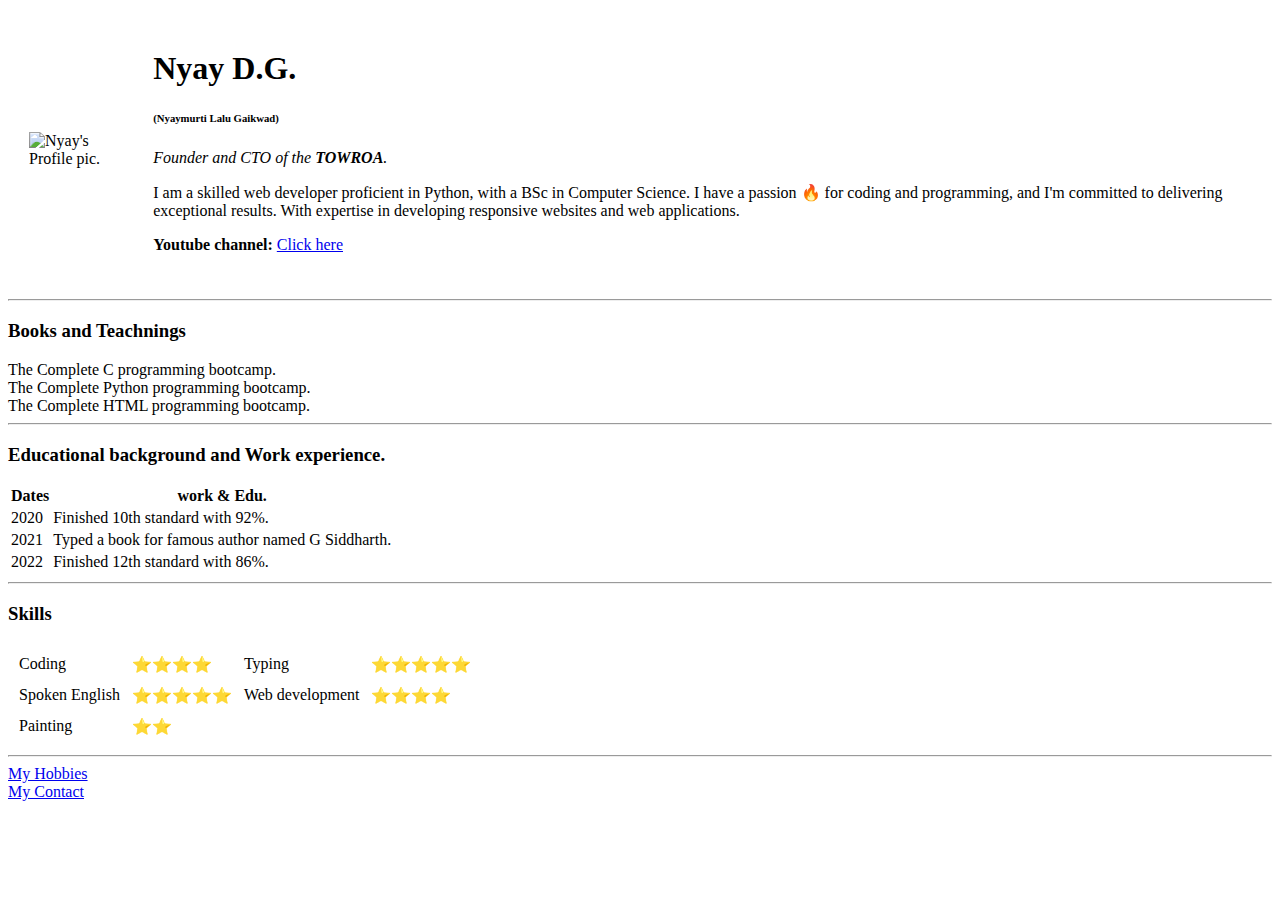
==== index.html @ fd7c6b72 "Added initial CV website files" ====
<!DOCTYPE html>
<html lang="en">
<head>
    <meta charset="UTF-8">
    <title>Nyay's Personal Site</title>
</head>
<body>
    <table cellspacing="20">
        <tr>
            <td>    <img src="https://scontent.fnag1-1.fna.fbcdn.net/v/t39.30808-6/335638669_3773849686274218_7419955263440444952_n.jpg?_nc_cat=108&ccb=1-7&_nc_sid=730e14&_nc_ohc=_BzF3bBYsbAAX_Kkgsl&_nc_ht=scontent.fnag1-1.fna&oh=00_AfCdX1QT6ocWhydsSMIjYE6ChRMfLrKPLv4eRhIFetdE5g&oe=64152682" alt="Nyay's Profile pic."></td>
            <td>
                <h1>Nyay D.G.</h1>
                <h6>(Nyaymurti Lalu Gaikwad)</h6>
                <p><em>Founder and CTO of the <strong>TOWROA</strong>.</em></p>
                <p>I am a skilled web developer proficient in Python, with a BSc in Computer Science.
                    I have a passion 🔥 for coding and programming, and I'm committed to delivering exceptional results.
                    With expertise in developing responsive websites and web applications.</p>
                <p><strong>Youtube channel:</strong>
                <a href="https://www.youtube.com/channel/UCUZCeyt2Tp2RTxKwu4fJcxw">Click here</a>
                </p>
            </td>
        </tr>
    </table>

    <hr>
    <h3>Books and Teachnings</h3>
    <ui>
        <li>The Complete C programming bootcamp.</li>
        <li>The Complete Python programming bootcamp.</li>
        <li>The Complete HTML programming bootcamp.</li>
    </ui>
    <hr>
    <h3>Educational background and Work experience.</h3>
    <table>
        <thead>
        <tr>
            <th>Dates</th>
            <th>work & Edu.</th>
        </tr>
        </thead>


        <tr>
            <td>2020</td>
            <td>Finished 10th standard with 92%.</td>
        </tr>
        <tr>
            <td>2021</td>
            <td>Typed a book for famous author named G Siddharth.</td>
        </tr>
        <tr>
            <td>2022</td>
            <td>Finished 12th standard with 86%.</td>
        </tr>
    </table>
    <hr>
    <h3>Skills</h3>
    <table cellspacing="10">
        <tr>
            <td>Coding</td>
            <td>⭐⭐⭐⭐</td>
            <td>Typing</td>
            <td>⭐⭐⭐⭐⭐</td>
        </tr>
        <tr>
            <td>Spoken English</td>
            <td>⭐⭐⭐⭐⭐</td>
            <td>Web development</td>
            <td>⭐⭐⭐⭐</td>
        </tr>
        <tr>
            <td>Painting</td>
            <td>⭐⭐</td>
        </tr>
    </table>
    <hr>
    <a href="hobbies.html">My Hobbies</a>
    <br>
    <a href="contact.html">My Contact</a>
</body>
</html>
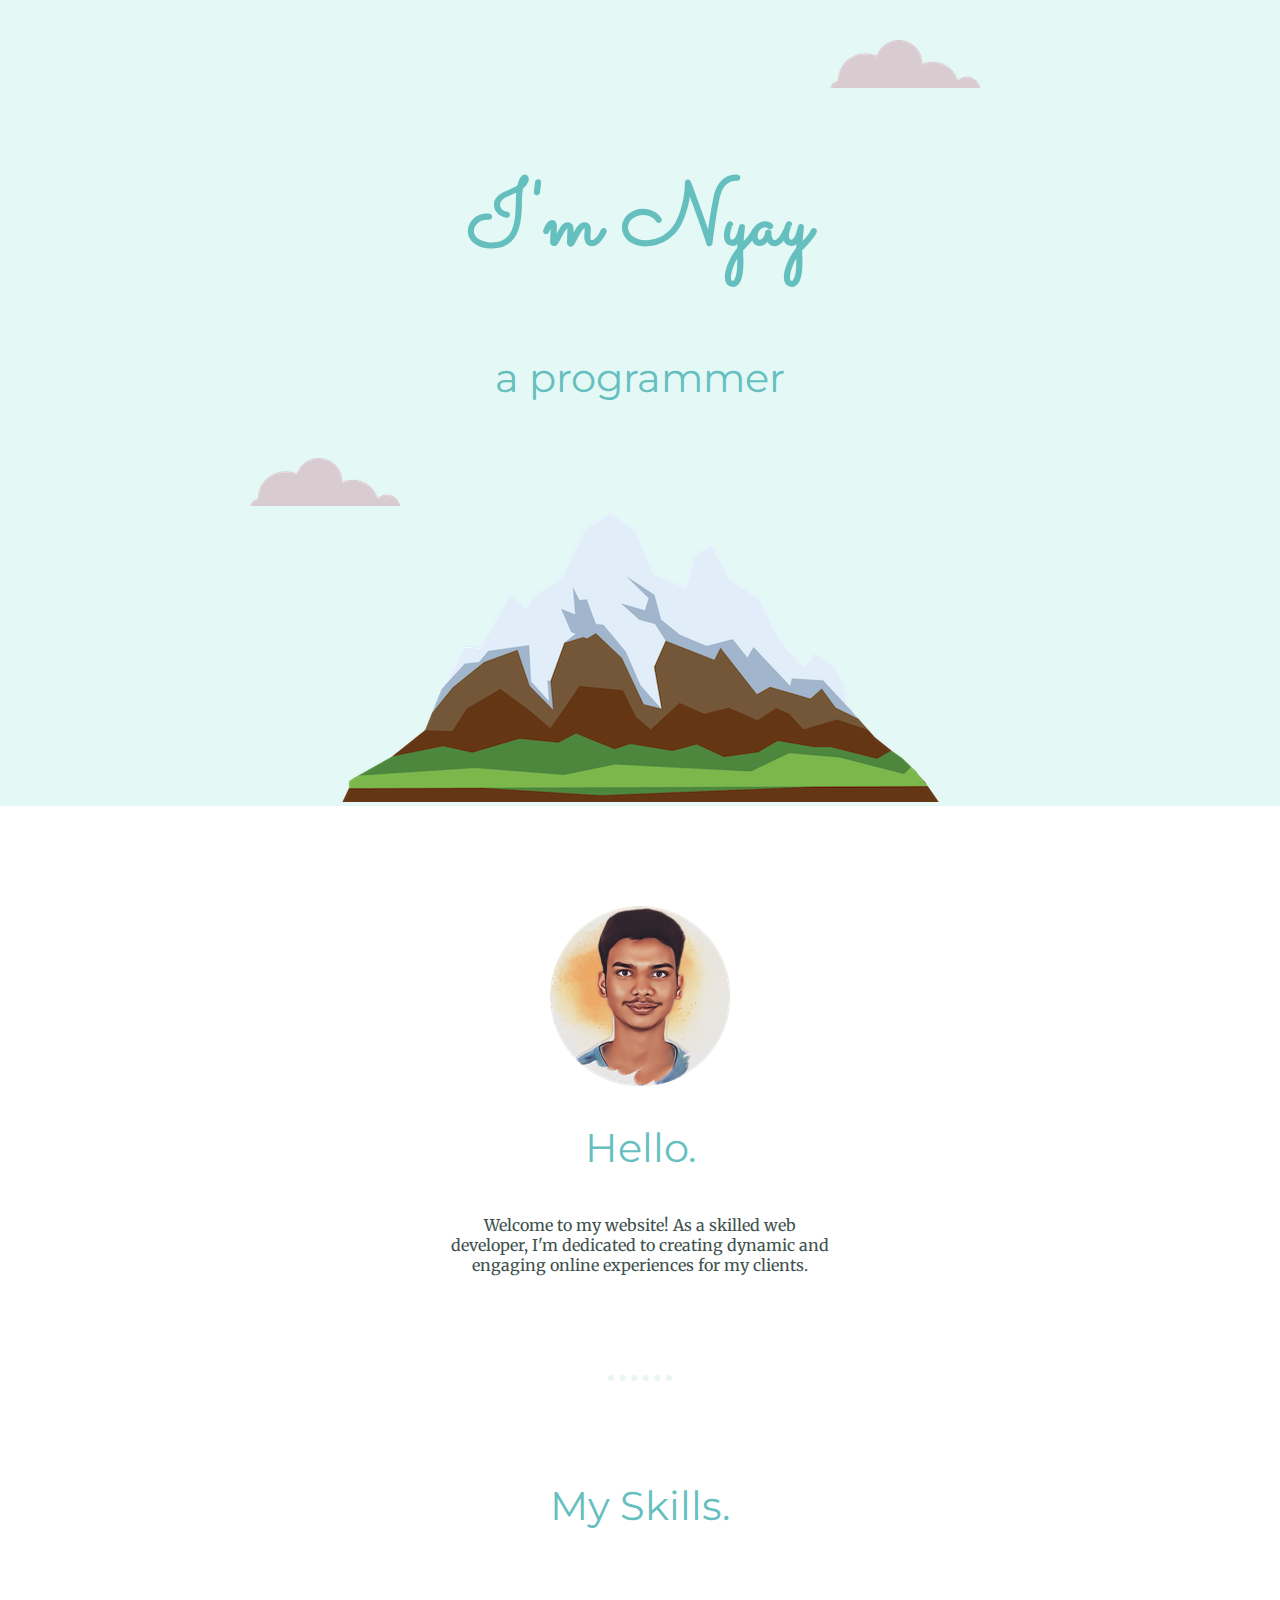
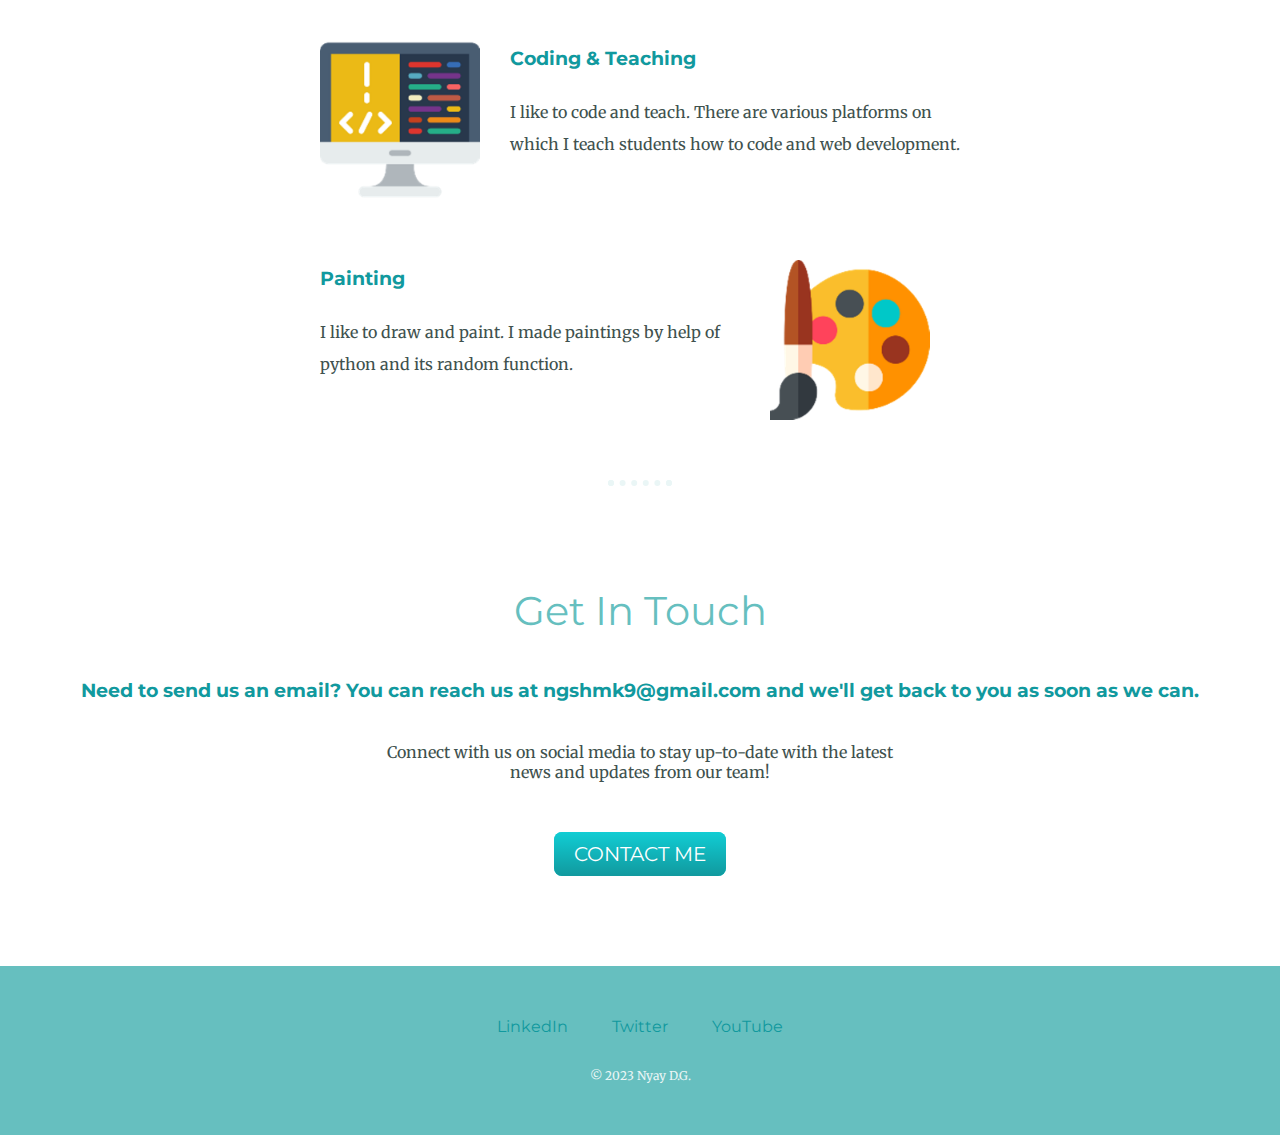
==== commit c390231d: "Add files via upload" ====
--- a/index.html
+++ b/index.html
@@ -2,80 +2,57 @@
 <html lang="en">
 <head>
     <meta charset="UTF-8">
-    <title>Nyay's Personal Site</title>
+    <title>Nyay D.G.</title>
+    <link rel="stylesheet" href="css/styles.css">
+    <link rel="icon" href="favicon.ico">
+    <link rel="preconnect" href="https://fonts.googleapis.com">
+    <link rel="preconnect" href="https://fonts.gstatic.com" crossorigin>
+    <link rel="stylesheet" href="https://fonts.googleapis.com/css2?family=Merriweather&family=Montserrat&family=Sacramento&display=swap">
 </head>
 <body>
-    <table cellspacing="20">
-        <tr>
-            <td>    <img src="https://scontent.fnag1-1.fna.fbcdn.net/v/t39.30808-6/335638669_3773849686274218_7419955263440444952_n.jpg?_nc_cat=108&ccb=1-7&_nc_sid=730e14&_nc_ohc=_BzF3bBYsbAAX_Kkgsl&_nc_ht=scontent.fnag1-1.fna&oh=00_AfCdX1QT6ocWhydsSMIjYE6ChRMfLrKPLv4eRhIFetdE5g&oe=64152682" alt="Nyay's Profile pic."></td>
-            <td>
-                <h1>Nyay D.G.</h1>
-                <h6>(Nyaymurti Lalu Gaikwad)</h6>
-                <p><em>Founder and CTO of the <strong>TOWROA</strong>.</em></p>
-                <p>I am a skilled web developer proficient in Python, with a BSc in Computer Science.
-                    I have a passion 🔥 for coding and programming, and I'm committed to delivering exceptional results.
-                    With expertise in developing responsive websites and web applications.</p>
-                <p><strong>Youtube channel:</strong>
-                <a href="https://www.youtube.com/channel/UCUZCeyt2Tp2RTxKwu4fJcxw">Click here</a>
-                </p>
-            </td>
-        </tr>
-    </table>
-
-    <hr>
-    <h3>Books and Teachnings</h3>
-    <ui>
-        <li>The Complete C programming bootcamp.</li>
-        <li>The Complete Python programming bootcamp.</li>
-        <li>The Complete HTML programming bootcamp.</li>
-    </ui>
-    <hr>
-    <h3>Educational background and Work experience.</h3>
-    <table>
-        <thead>
-        <tr>
-            <th>Dates</th>
-            <th>work & Edu.</th>
-        </tr>
-        </thead>
+    <div class="top-container">
+        <img class="top-cloud" src="images/cloud.png" alt="cloud-img">
+        <h1>I'm Nyay</h1>
+        <h2>a programmer</h2>
+        <img class="bottom-cloud" src="images/cloud.png" alt="cloud-img">
+        <img src="images/mountain.png" alt="mountain-img">
+    </div>
+<div class="middle-container">
+  <div class="profile">
+    <img src="/images/Nyay.png" alt="Nyay's profile pic">
+    <h2>Hello.</h2>
+    <p class="intro">Welcome to my website! As a skilled web developer, I'm dedicated to creating dynamic and engaging online experiences for my clients.</p>
+  </div>
+  <hr>
+  <div class="skills">
+    <h2>My Skills.</h2>
+    <div class="skill-row">
+      <img class="code_img" src="images/coding.png" alt="Coding img">
+      <h3>Coding & Teaching</h3>
+      <p>I like to code and teach. There are various platforms on which I teach students how to code and web development.</p>
+    </div>
+    <div class="skill-row">
+      <img class="paint_img" src="images/paint.png" alt="">
+      <h3>Painting</h3>
+      <p>I like to draw and paint. I made paintings by help of python and its random function.</p>
+    </div>
+  </div>
+  <hr>
+  <div class="contact-me">
+    <h2>Get In Touch</h2>
+    <h3>Need to send us an email? You can reach us at ngshmk9@gmail.com and we'll get back to you as soon as we can.</h3>
+    <p class="contact-message">Connect with us on social media to stay up-to-date with the latest news and updates from our team!</p>
+    <a class="btn" href="mailto:ngshmk9@gmail.com">CONTACT ME</a>
+  </div>
+</div>
 
 
-        <tr>
-            <td>2020</td>
-            <td>Finished 10th standard with 92%.</td>
-        </tr>
-        <tr>
-            <td>2021</td>
-            <td>Typed a book for famous author named G Siddharth.</td>
-        </tr>
-        <tr>
-            <td>2022</td>
-            <td>Finished 12th standard with 86%.</td>
-        </tr>
-    </table>
-    <hr>
-    <h3>Skills</h3>
-    <table cellspacing="10">
-        <tr>
-            <td>Coding</td>
-            <td>⭐⭐⭐⭐</td>
-            <td>Typing</td>
-            <td>⭐⭐⭐⭐⭐</td>
-        </tr>
-        <tr>
-            <td>Spoken English</td>
-            <td>⭐⭐⭐⭐⭐</td>
-            <td>Web development</td>
-            <td>⭐⭐⭐⭐</td>
-        </tr>
-        <tr>
-            <td>Painting</td>
-            <td>⭐⭐</td>
-        </tr>
-    </table>
-    <hr>
-    <a href="hobbies.html">My Hobbies</a>
-    <br>
-    <a href="contact.html">My Contact</a>
+<div class="bottom-container">
+  <a class="footer-link" href="https://www.linkedin.com/in/nyay-d-g">LinkedIn</a>
+  <a class="footer-link" href="https://twitter.com/@nyay_ngshmk9">Twitter</a>
+  <a class="footer-link" href="https://www.youtube.com/channel/UCUZCeyt2Tp2RTxKwu4fJcxw">YouTube</a>
+  <p class="copyright">© 2023 Nyay D.G.</p>
+</div>
+
 </body>
 </html>--- a/css/styles.css
+++ b/css/styles.css
@@ -0,0 +1,133 @@
+body {
+    color: #40514E;
+    margin: 0;
+    text-align: center;
+    font-family: 'Merriweather', serif;
+    }
+
+h1 {
+    color: #66BFBF;
+    font-size: 562.5%;
+    margin-to: 50px auto 0 auto;
+    font-family: 'Sacramento', cursive;
+}
+
+h2 {
+    color: #66BFBF;
+    font-size:2.5rem;
+    font-family: 'Montserrat', sans-serif;
+    font-weight: normal;
+    padding-bottom: 10px;
+}
+
+h3 {
+    color: #11999E;
+    font-family: 'Montserrat', sans-serif;
+}
+
+hr {
+    border: dotted #EAF6F6 6px;
+    border-bottom: none;
+    width: 4%;
+    margin: 100px auto;
+}
+
+a {
+    color: #11999E;
+    font-family: 'Montserrat', sans-serif;
+    margin: 10px 20px;
+    text-decoration: none;
+}
+
+a:hover {
+    color: #EAF6F6;
+}
+
+.top-container {
+    background-color: #E4F9F5;
+    position: relative;
+    padding-top: 100px;
+}
+
+.middle-container {
+    margin: 100px 0;
+}
+
+.skill-row {
+    width:50%;
+    margin:100px auto 100px auto;
+    text-align:left;
+    line-height:2;
+}
+
+.intro {
+    width:30%;
+    margin: auto;
+}
+
+.bottom-container {
+    background-color: #66BFBF;
+    padding: 50px 0 20px;
+}
+
+.top-cloud {
+    position: absolute;
+    right: 300px;
+    top: 40px;
+}
+
+.bottom-cloud {
+    position: absolute;
+    left: 250px;
+    bottom: 300px;
+}
+
+.code_img {
+    margin-right:30px;
+    width:25%;
+    float: left;
+}
+
+.contact-message {
+    width: 40%;
+    margin: 40px auto 60px;
+}
+
+.paint_img {
+    margin-right:30px;
+    width:25%;
+    float: right;
+}
+
+.btn {
+  background: #11cdd4;
+  background-image: -webkit-linear-gradient(top, #11cdd4, #11999e);
+  background-image: -moz-linear-gradient(top, #11cdd4, #11999e);
+  background-image: -ms-linear-gradient(top, #11cdd4, #11999e);
+  background-image: -o-linear-gradient(top, #11cdd4, #11999e);
+  background-image: linear-gradient(to bottom, #11cdd4, #11999e);
+  -webkit-border-radius: 8;
+  -moz-border-radius: 8;
+  border-radius: 8px;
+  font-family: 'Montserrat', sans-serif;
+  color: #ffffff;
+  font-size: 20px;
+  padding: 10px 20px 10px 20px;
+  text-decoration: none;
+}
+
+.btn:hover {
+  background: #30e3cb;
+  background-image: -webkit-linear-gradient(top, #30e3cb, #2bc4ad);
+  background-image: -moz-linear-gradient(top, #30e3cb, #2bc4ad);
+  background-image: -ms-linear-gradient(top, #30e3cb, #2bc4ad);
+  background-image: -o-linear-gradient(top, #30e3cb, #2bc4ad);
+  background-image: linear-gradient(to bottom, #30e3cb, #2bc4ad);
+  text-decoration: none;
+}
+
+.copyright {
+    color: #EAF6F6;
+    font-size: 0.75rem;
+    padding: 20px 0;
+}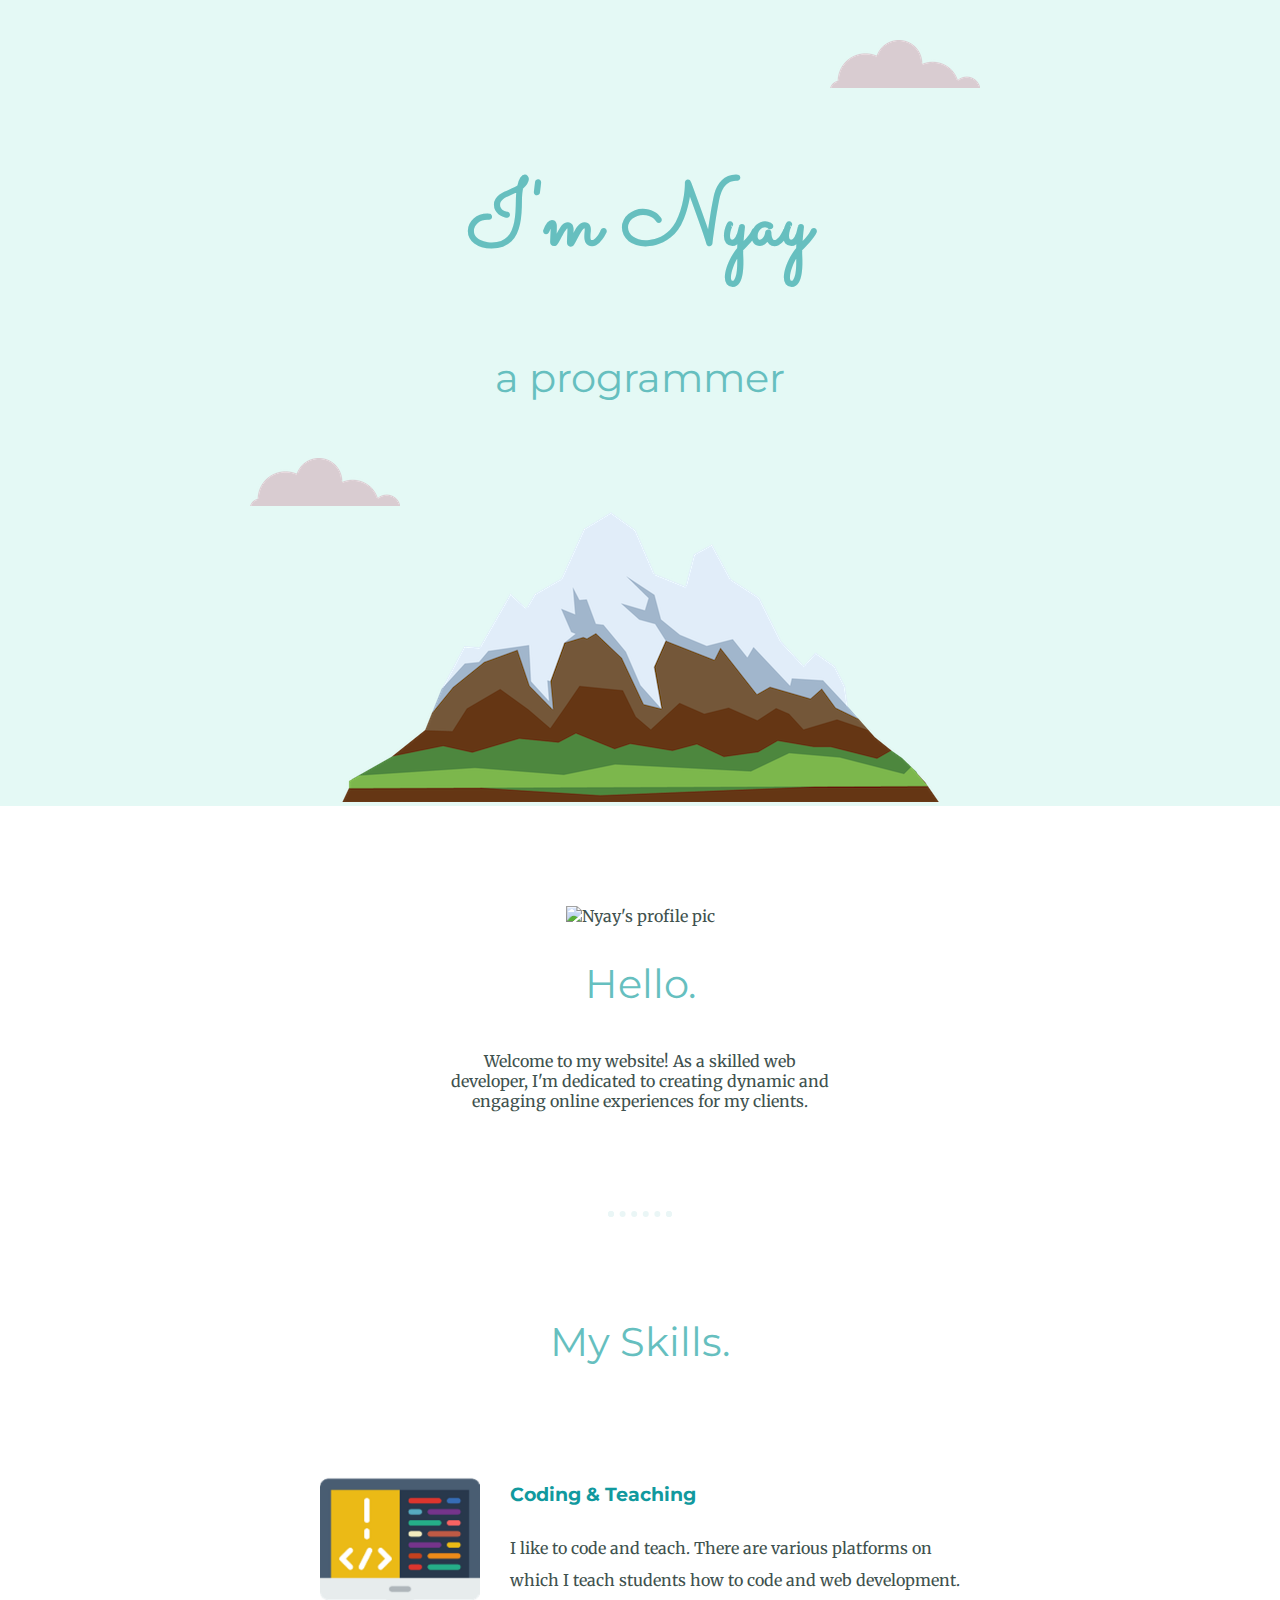
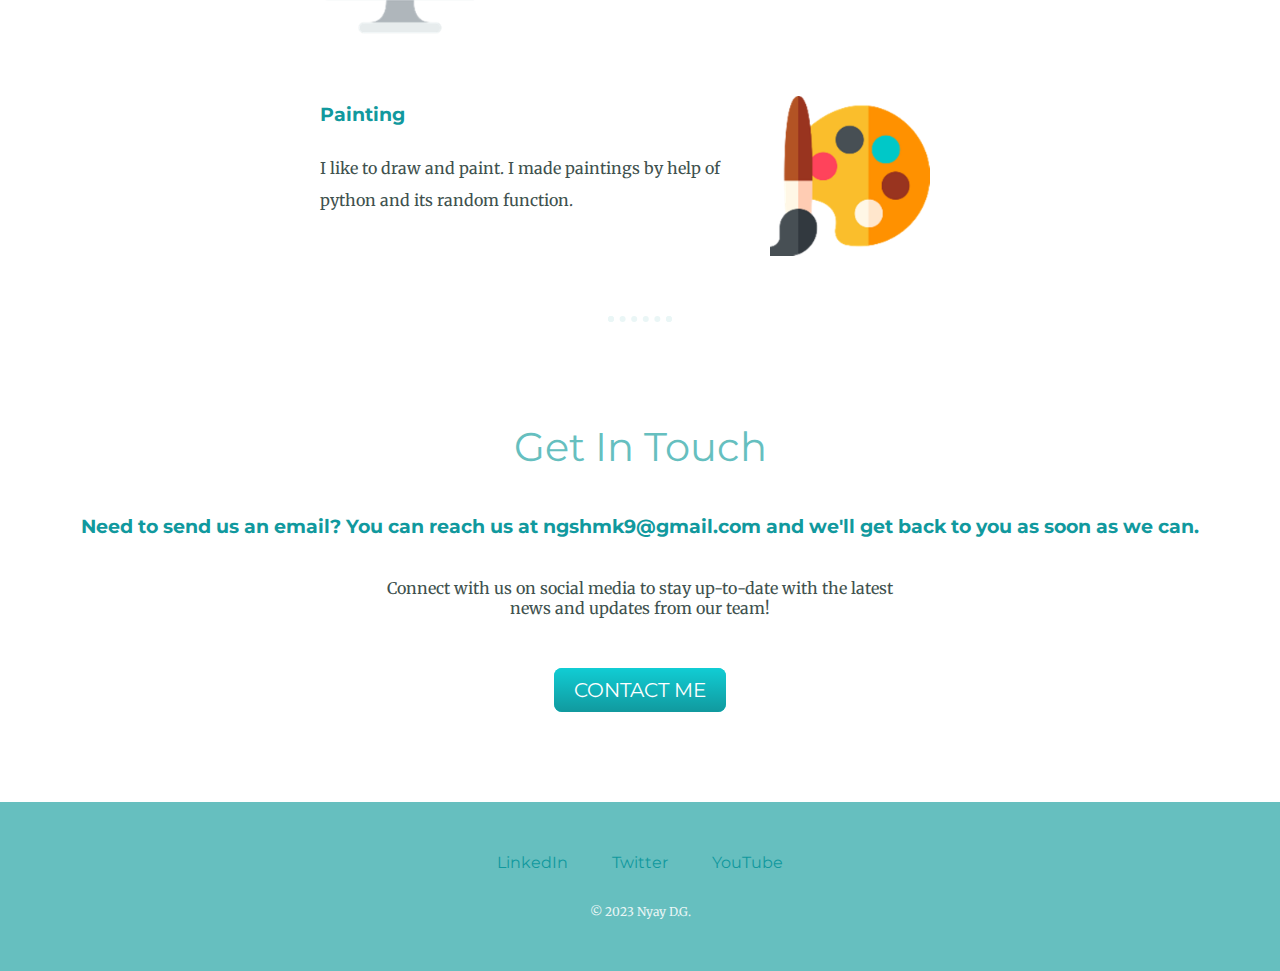
==== commit 72d570ce: "Update index.html" ====
--- a/index.html
+++ b/index.html
@@ -19,7 +19,7 @@
     </div>
 <div class="middle-container">
   <div class="profile">
-    <img src="/images/Nyay.png" alt="Nyay's profile pic">
+    <img src="https://serving.photos.photobox.com/678572378a87c1bcd0b0731d5b1d5c324cdd66a1cad0cd79e51671b527e0eed80d30d37f.jpg" alt="Nyay's profile pic">
     <h2>Hello.</h2>
     <p class="intro">Welcome to my website! As a skilled web developer, I'm dedicated to creating dynamic and engaging online experiences for my clients.</p>
   </div>
@@ -55,4 +55,4 @@
 </div>
 
 </body>
-</html>+</html>
